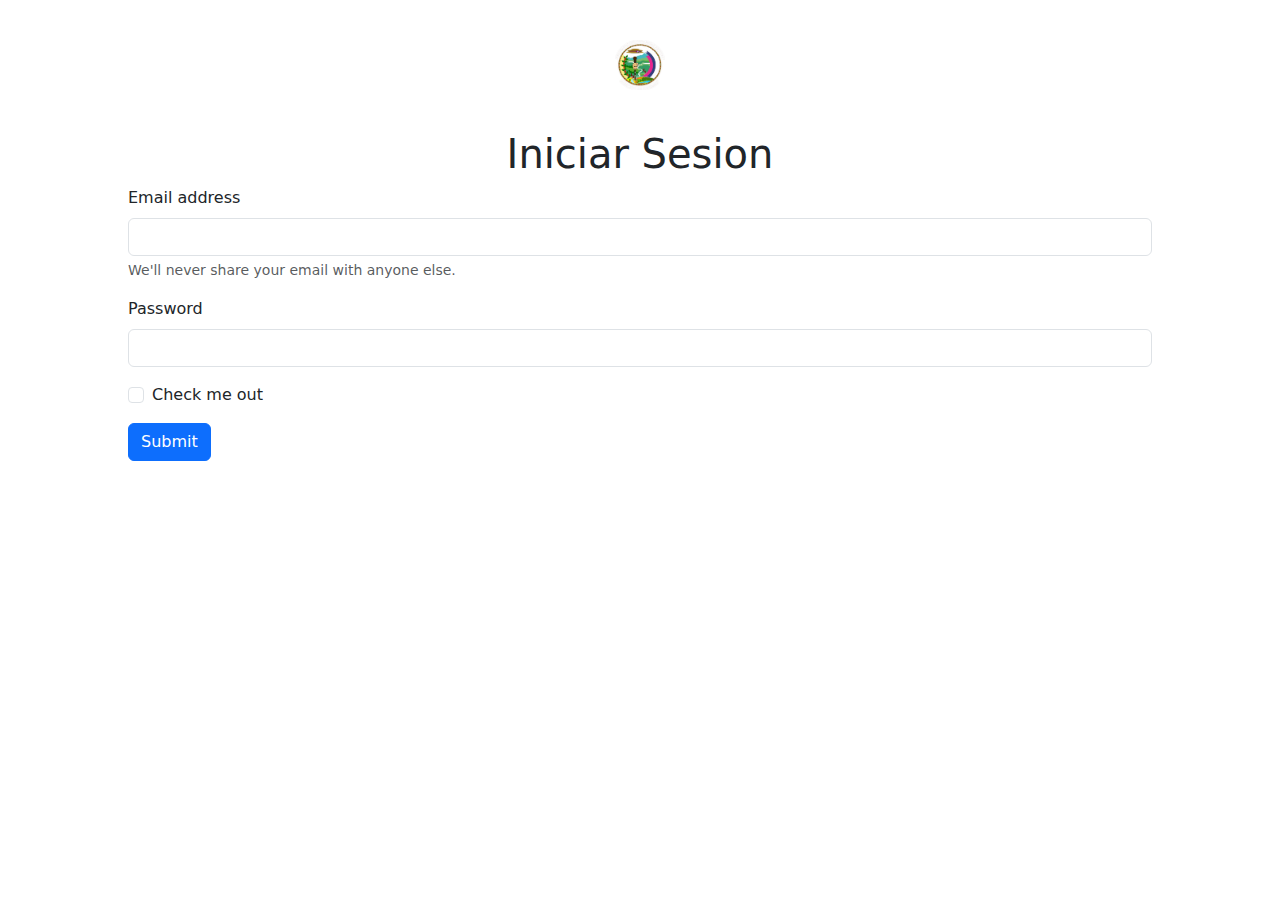
==== login.html @ e4fa8539 "This is version 0.001 does not have footer" ====
<!DOCTYPE html>
<html lang="en">
<head>
    <meta charset="UTF-8">
    <meta name="viewport" content="width=device-width, initial-scale=1.0">
    <title>Login</title>
    <link rel="stylesheet" href="./css/login.css">

    <link href="https://cdn.jsdelivr.net/npm/bootstrap@5.3.3/dist/css/bootstrap.min.css" rel="stylesheet" integrity="sha384-QWTKZyjpPEjISv5WaRU9OFeRpok6YctnYmDr5pNlyT2bRjXh0JMhjY6hW+ALEwIH" crossorigin="anonymous">
</head>
<body>

    <script src="https://cdn.jsdelivr.net/npm/bootstrap@5.3.3/dist/js/bootstrap.bundle.min.js" integrity="sha384-YvpcrYf0tY3lHB60NNkmXc5s9fDVZLESaAA55NDzOxhy9GkcIdslK1eN7N6jIeHz" crossorigin="anonymous"></script>


    <header>
        <div class="logo_div">
            <img  clas="img_logo" class="imglogo" src="./asets/Sin_título-removebg-preview.png" alt="">

        </div>
        <div>
            <h1>Iniciar Sesion</h1>
        </div>
        

    </header>
    <main>
        <form>
            <div class="mb-3">
              <label for="exampleInputEmail1" class="form-label">Email address</label>
              <input type="email" class="form-control" id="exampleInputEmail1" aria-describedby="emailHelp">
              <div id="emailHelp" class="form-text">We'll never share your email with anyone else.</div>
            </div>
            <div class="mb-3">
              <label for="exampleInputPassword1" class="form-label">Password</label>
              <input type="password" class="form-control" id="exampleInputPassword1">
            </div>
            <div class="mb-3 form-check">
              <input type="checkbox" class="form-check-input" id="exampleCheck1">
              <label class="form-check-label" for="exampleCheck1">Check me out</label>
            </div>
            <button type="submit" class="btn btn-primary">Submit</button>
          </form>

    </main>
    <footer>

    </footer>
</body>
</html>
---- css/login.css ----
.logo_div{
display: flex;
justify-content: center;
margin: 40px;

    
}

img{
    height: 50px;
    width: 50px;
    justify-content: center;

}
h1{
    display: flex;
    justify-content: center;
    margin: 30px;
}
 form{
    width: 80%;
    margin: 0 auto;
    text-align: justify;
}
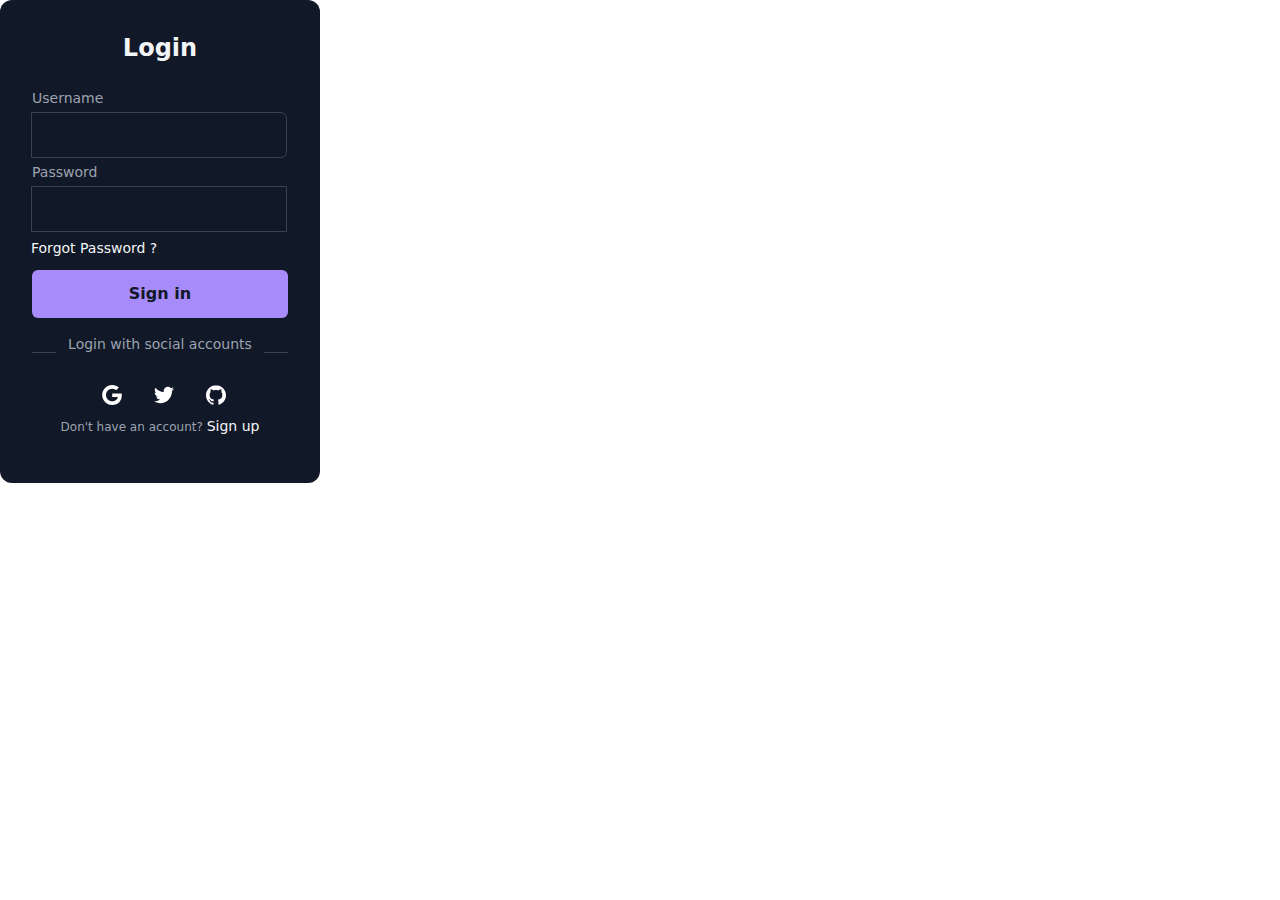
==== commit a8328d35: "login 2" ====
--- a/login.html
+++ b/login.html
@@ -14,33 +14,53 @@
 
 
     <header>
-        <div class="logo_div">
-            <img  clas="img_logo" class="imglogo" src="./asets/Sin_título-removebg-preview.png" alt="">
 
-        </div>
-        <div>
-            <h1>Iniciar Sesion</h1>
-        </div>
         
-
     </header>
     <main>
-        <form>
-            <div class="mb-3">
-              <label for="exampleInputEmail1" class="form-label">Email address</label>
-              <input type="email" class="form-control" id="exampleInputEmail1" aria-describedby="emailHelp">
-              <div id="emailHelp" class="form-text">We'll never share your email with anyone else.</div>
-            </div>
-            <div class="mb-3">
-              <label for="exampleInputPassword1" class="form-label">Password</label>
-              <input type="password" class="form-control" id="exampleInputPassword1">
-            </div>
-            <div class="mb-3 form-check">
-              <input type="checkbox" class="form-check-input" id="exampleCheck1">
-              <label class="form-check-label" for="exampleCheck1">Check me out</label>
-            </div>
-            <button type="submit" class="btn btn-primary">Submit</button>
-          </form>
+<div class="form-container">
+	<p class="title">Login</p>
+	<form class="form">
+		<div class="input-group">
+			<label for="username">Username</label>
+			<input type="text" name="username" id="username" placeholder="">
+		</div>
+		<div class="input-group">
+			<label for="password">Password</label>
+			<input type="password" name="password" id="password" placeholder="">
+			<div class="forgot">
+				<a rel="noopener noreferrer" href="#">Forgot Password ?</a>
+			</div>
+		</div>
+		<button class="sign">Sign in</button>
+	</form>
+	<div class="social-message">
+		<div class="line"></div>
+		<p class="message">Login with social accounts</p>
+		<div class="line"></div>
+	</div>
+	<div class="social-icons">
+		<button aria-label="Log in with Google" class="icon">
+			<svg xmlns="http://www.w3.org/2000/svg" viewBox="0 0 32 32" class="w-5 h-5 fill-current">
+				<path d="M16.318 13.714v5.484h9.078c-0.37 2.354-2.745 6.901-9.078 6.901-5.458 0-9.917-4.521-9.917-10.099s4.458-10.099 9.917-10.099c3.109 0 5.193 1.318 6.38 2.464l4.339-4.182c-2.786-2.599-6.396-4.182-10.719-4.182-8.844 0-16 7.151-16 16s7.156 16 16 16c9.234 0 15.365-6.49 15.365-15.635 0-1.052-0.115-1.854-0.255-2.651z"></path>
+			</svg>
+		</button>
+		<button aria-label="Log in with Twitter" class="icon">
+			<svg xmlns="http://www.w3.org/2000/svg" viewBox="0 0 32 32" class="w-5 h-5 fill-current">
+				<path d="M31.937 6.093c-1.177 0.516-2.437 0.871-3.765 1.032 1.355-0.813 2.391-2.099 2.885-3.631-1.271 0.74-2.677 1.276-4.172 1.579-1.192-1.276-2.896-2.079-4.787-2.079-3.625 0-6.563 2.937-6.563 6.557 0 0.521 0.063 1.021 0.172 1.495-5.453-0.255-10.287-2.875-13.52-6.833-0.568 0.964-0.891 2.084-0.891 3.303 0 2.281 1.161 4.281 2.916 5.457-1.073-0.031-2.083-0.328-2.968-0.817v0.079c0 3.181 2.26 5.833 5.26 6.437-0.547 0.145-1.131 0.229-1.724 0.229-0.421 0-0.823-0.041-1.224-0.115 0.844 2.604 3.26 4.5 6.14 4.557-2.239 1.755-5.077 2.801-8.135 2.801-0.521 0-1.041-0.025-1.563-0.088 2.917 1.86 6.36 2.948 10.079 2.948 12.067 0 18.661-9.995 18.661-18.651 0-0.276 0-0.557-0.021-0.839 1.287-0.917 2.401-2.079 3.281-3.396z"></path>
+			</svg>
+		</button>
+		<button aria-label="Log in with GitHub" class="icon">
+			<svg xmlns="http://www.w3.org/2000/svg" viewBox="0 0 32 32" class="w-5 h-5 fill-current">
+				<path d="M16 0.396c-8.839 0-16 7.167-16 16 0 7.073 4.584 13.068 10.937 15.183 0.803 0.151 1.093-0.344 1.093-0.772 0-0.38-0.009-1.385-0.015-2.719-4.453 0.964-5.391-2.151-5.391-2.151-0.729-1.844-1.781-2.339-1.781-2.339-1.448-0.989 0.115-0.968 0.115-0.968 1.604 0.109 2.448 1.645 2.448 1.645 1.427 2.448 3.744 1.74 4.661 1.328 0.14-1.031 0.557-1.74 1.011-2.135-3.552-0.401-7.287-1.776-7.287-7.907 0-1.751 0.62-3.177 1.645-4.297-0.177-0.401-0.719-2.031 0.141-4.235 0 0 1.339-0.427 4.4 1.641 1.281-0.355 2.641-0.532 4-0.541 1.36 0.009 2.719 0.187 4 0.541 3.043-2.068 4.381-1.641 4.381-1.641 0.859 2.204 0.317 3.833 0.161 4.235 1.015 1.12 1.635 2.547 1.635 4.297 0 6.145-3.74 7.5-7.296 7.891 0.556 0.479 1.077 1.464 1.077 2.959 0 2.14-0.020 3.864-0.020 4.385 0 0.416 0.28 0.916 1.104 0.755 6.4-2.093 10.979-8.093 10.979-15.156 0-8.833-7.161-16-16-16z"></path>
+			</svg>
+		</button>
+	</div>
+	<p class="signup">Don't have an account?
+		<a rel="noopener noreferrer" href="#" class="">Sign up</a>
+	</p>
+</div>
+
 
     </main>
     <footer>
--- a/css/login.css
+++ b/css/login.css
@@ -1,26 +1,123 @@
-
-
-.logo_div{
-display: flex;
-justify-content: center;
-margin: 40px;
-
-    
-}
-
-img{
-    height: 50px;
-    width: 50px;
-    justify-content: center;
-
-}
-h1{
+ 
+.form-container {
+    width: 320px;
+    border-radius: 0.75rem;
+    background-color: rgba(17, 24, 39, 1);
+    padding: 2rem;
+    color: rgba(243, 244, 246, 1);
+  }
+  
+  .title {
+    text-align: center;
+    font-size: 1.5rem;
+    line-height: 2rem;
+    font-weight: 700;
+  }
+  
+  .form {
+    margin-top: 1.5rem;
+  }
+  
+  .input-group {
+    margin-top: 0.25rem;
+    font-size: 0.875rem;
+    line-height: 1.25rem;
+  }
+  
+  .input-group label {
+    display: block;
+    color: rgba(156, 163, 175, 1);
+    margin-bottom: 4px;
+  }
+  
+  .input-group input {
+    width: 100%;
+    border-radius: 0.375rem;
+    border: 1px solid rgba(55, 65, 81, 1);
+    outline: 0;
+    background-color: rgba(17, 24, 39, 1);
+    padding: 0.75rem 1rem;
+    color: rgba(243, 244, 246, 1);
+  }
+  
+  .input-group input:focus {
+    border-color: rgba(167, 139, 250);
+  }
+  
+  .forgot {
+    display: flex;
+    justify-content: flex-end;
+    font-size: 0.75rem;
+    line-height: 1rem;
+    color: rgba(156, 163, 175,1);
+    margin: 8px 0 14px 0;
+  }
+  
+  .forgot a,.signup a {
+    color: rgba(243, 244, 246, 1);
+    text-decoration: none;
+    font-size: 14px;
+  }
+  
+  .forgot a:hover, .signup a:hover {
+    text-decoration: underline rgba(167, 139, 250, 1);
+  }
+  
+  .sign {
+    display: block;
+    width: 100%;
+    background-color: rgba(167, 139, 250, 1);
+    padding: 0.75rem;
+    text-align: center;
+    color: rgba(17, 24, 39, 1);
+    border: none;
+    border-radius: 0.375rem;
+    font-weight: 600;
+  }
+  
+  .social-message {
+    display: flex;
+    align-items: center;
+    padding-top: 1rem;
+  }
+  
+  .line {
+    height: 1px;
+    flex: 1 1 0%;
+    background-color: rgba(55, 65, 81, 1);
+  }
+  
+  .social-message .message {
+    padding-left: 0.75rem;
+    padding-right: 0.75rem;
+    font-size: 0.875rem;
+    line-height: 1.25rem;
+    color: rgba(156, 163, 175, 1);
+  }
+  
+  .social-icons {
     display: flex;
     justify-content: center;
-    margin: 30px;
-}
- form{
-    width: 80%;
-    margin: 0 auto;
-    text-align: justify;
-}+  }
+  
+  .social-icons .icon {
+    border-radius: 0.125rem;
+    padding: 0.75rem;
+    border: none;
+    background-color: transparent;
+    margin-left: 8px;
+  }
+  
+  .social-icons .icon svg {
+    height: 1.25rem;
+    width: 1.25rem;
+    fill: #fff;
+  }
+  
+  .signup {
+    text-align: center;
+    font-size: 0.75rem;
+    line-height: 1rem;
+    color: rgba(156, 163, 175, 1);
+  }
+  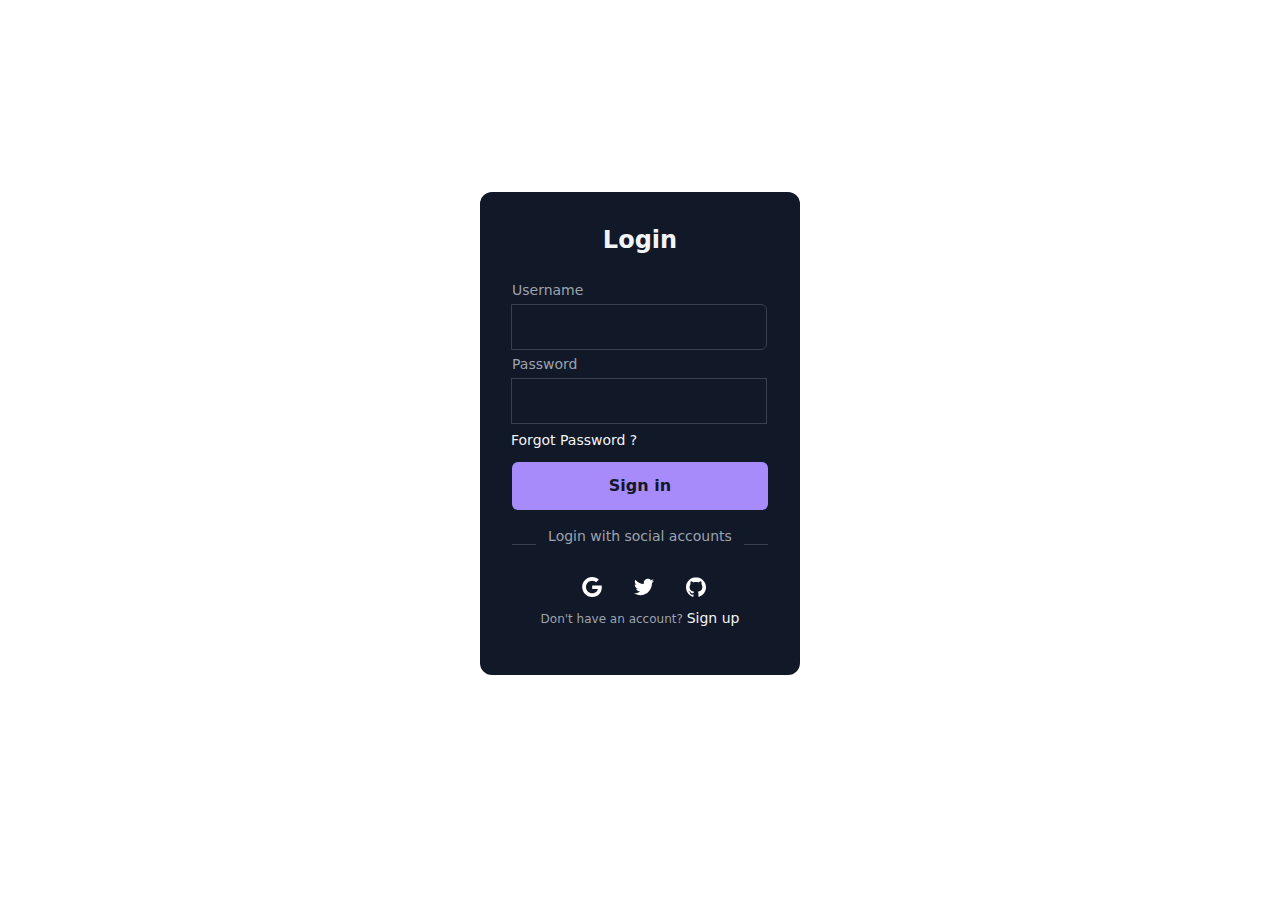
==== commit 62b16e1e: "Mejoras en backroun-image y login" ====
--- a/login.html
+++ b/login.html
@@ -18,48 +18,57 @@
         
     </header>
     <main>
-<div class="form-container">
-	<p class="title">Login</p>
-	<form class="form">
-		<div class="input-group">
-			<label for="username">Username</label>
-			<input type="text" name="username" id="username" placeholder="">
+
+		<div class= "container  " id="login">
+			<div class="form-container mx-auto my-auto d-block" id="login" >
+				<p class="title">Login</p>
+				<form class="form">
+					<div class="input-group">
+						<label for="username">Username</label>
+						<input type="text" name="username" id="username" placeholder="">
+					</div>
+					<div class="input-group">
+						<label for="password">Password</label>
+						<input type="password" name="password" id="password" placeholder="">
+						<div class="forgot">
+							<a rel="noopener noreferrer" href="#">Forgot Password ?</a>
+						</div>
+					</div>
+					<button class="sign">Sign in</button>
+				</form>
+				<div class="social-message">
+					<div class="line"></div>
+					<p class="message">Login with social accounts</p>
+					<div class="line"></div>
+				</div>
+				<div class="social-icons">
+					<button aria-label="Log in with Google" class="icon">
+						<svg xmlns="http://www.w3.org/2000/svg" viewBox="0 0 32 32" class="w-5 h-5 fill-current">
+							<path d="M16.318 13.714v5.484h9.078c-0.37 2.354-2.745 6.901-9.078 6.901-5.458 0-9.917-4.521-9.917-10.099s4.458-10.099 9.917-10.099c3.109 0 5.193 1.318 6.38 2.464l4.339-4.182c-2.786-2.599-6.396-4.182-10.719-4.182-8.844 0-16 7.151-16 16s7.156 16 16 16c9.234 0 15.365-6.49 15.365-15.635 0-1.052-0.115-1.854-0.255-2.651z"></path>
+						</svg>
+					</button>
+					<button aria-label="Log in with Twitter" class="icon">
+						<svg xmlns="http://www.w3.org/2000/svg" viewBox="0 0 32 32" class="w-5 h-5 fill-current">
+							<path d="M31.937 6.093c-1.177 0.516-2.437 0.871-3.765 1.032 1.355-0.813 2.391-2.099 2.885-3.631-1.271 0.74-2.677 1.276-4.172 1.579-1.192-1.276-2.896-2.079-4.787-2.079-3.625 0-6.563 2.937-6.563 6.557 0 0.521 0.063 1.021 0.172 1.495-5.453-0.255-10.287-2.875-13.52-6.833-0.568 0.964-0.891 2.084-0.891 3.303 0 2.281 1.161 4.281 2.916 5.457-1.073-0.031-2.083-0.328-2.968-0.817v0.079c0 3.181 2.26 5.833 5.26 6.437-0.547 0.145-1.131 0.229-1.724 0.229-0.421 0-0.823-0.041-1.224-0.115 0.844 2.604 3.26 4.5 6.14 4.557-2.239 1.755-5.077 2.801-8.135 2.801-0.521 0-1.041-0.025-1.563-0.088 2.917 1.86 6.36 2.948 10.079 2.948 12.067 0 18.661-9.995 18.661-18.651 0-0.276 0-0.557-0.021-0.839 1.287-0.917 2.401-2.079 3.281-3.396z"></path>
+						</svg>
+					</button>
+					<button aria-label="Log in with GitHub" class="icon">
+						<svg xmlns="http://www.w3.org/2000/svg" viewBox="0 0 32 32" class="w-5 h-5 fill-current">
+							<path d="M16 0.396c-8.839 0-16 7.167-16 16 0 7.073 4.584 13.068 10.937 15.183 0.803 0.151 1.093-0.344 1.093-0.772 0-0.38-0.009-1.385-0.015-2.719-4.453 0.964-5.391-2.151-5.391-2.151-0.729-1.844-1.781-2.339-1.781-2.339-1.448-0.989 0.115-0.968 0.115-0.968 1.604 0.109 2.448 1.645 2.448 1.645 1.427 2.448 3.744 1.74 4.661 1.328 0.14-1.031 0.557-1.74 1.011-2.135-3.552-0.401-7.287-1.776-7.287-7.907 0-1.751 0.62-3.177 1.645-4.297-0.177-0.401-0.719-2.031 0.141-4.235 0 0 1.339-0.427 4.4 1.641 1.281-0.355 2.641-0.532 4-0.541 1.36 0.009 2.719 0.187 4 0.541 3.043-2.068 4.381-1.641 4.381-1.641 0.859 2.204 0.317 3.833 0.161 4.235 1.015 1.12 1.635 2.547 1.635 4.297 0 6.145-3.74 7.5-7.296 7.891 0.556 0.479 1.077 1.464 1.077 2.959 0 2.14-0.020 3.864-0.020 4.385 0 0.416 0.28 0.916 1.104 0.755 6.4-2.093 10.979-8.093 10.979-15.156 0-8.833-7.161-16-16-16z"></path>
+						</svg>
+					</button>
+				</div>
+				<p class="signup">Don't have an account?
+					<a rel="noopener noreferrer" href="#" class="">Sign up</a>
+				</p>
+			</div>
+
+
 		</div>
-		<div class="input-group">
-			<label for="password">Password</label>
-			<input type="password" name="password" id="password" placeholder="">
-			<div class="forgot">
-				<a rel="noopener noreferrer" href="#">Forgot Password ?</a>
-			</div>
-		</div>
-		<button class="sign">Sign in</button>
-	</form>
-	<div class="social-message">
-		<div class="line"></div>
-		<p class="message">Login with social accounts</p>
-		<div class="line"></div>
-	</div>
-	<div class="social-icons">
-		<button aria-label="Log in with Google" class="icon">
-			<svg xmlns="http://www.w3.org/2000/svg" viewBox="0 0 32 32" class="w-5 h-5 fill-current">
-				<path d="M16.318 13.714v5.484h9.078c-0.37 2.354-2.745 6.901-9.078 6.901-5.458 0-9.917-4.521-9.917-10.099s4.458-10.099 9.917-10.099c3.109 0 5.193 1.318 6.38 2.464l4.339-4.182c-2.786-2.599-6.396-4.182-10.719-4.182-8.844 0-16 7.151-16 16s7.156 16 16 16c9.234 0 15.365-6.49 15.365-15.635 0-1.052-0.115-1.854-0.255-2.651z"></path>
-			</svg>
-		</button>
-		<button aria-label="Log in with Twitter" class="icon">
-			<svg xmlns="http://www.w3.org/2000/svg" viewBox="0 0 32 32" class="w-5 h-5 fill-current">
-				<path d="M31.937 6.093c-1.177 0.516-2.437 0.871-3.765 1.032 1.355-0.813 2.391-2.099 2.885-3.631-1.271 0.74-2.677 1.276-4.172 1.579-1.192-1.276-2.896-2.079-4.787-2.079-3.625 0-6.563 2.937-6.563 6.557 0 0.521 0.063 1.021 0.172 1.495-5.453-0.255-10.287-2.875-13.52-6.833-0.568 0.964-0.891 2.084-0.891 3.303 0 2.281 1.161 4.281 2.916 5.457-1.073-0.031-2.083-0.328-2.968-0.817v0.079c0 3.181 2.26 5.833 5.26 6.437-0.547 0.145-1.131 0.229-1.724 0.229-0.421 0-0.823-0.041-1.224-0.115 0.844 2.604 3.26 4.5 6.14 4.557-2.239 1.755-5.077 2.801-8.135 2.801-0.521 0-1.041-0.025-1.563-0.088 2.917 1.86 6.36 2.948 10.079 2.948 12.067 0 18.661-9.995 18.661-18.651 0-0.276 0-0.557-0.021-0.839 1.287-0.917 2.401-2.079 3.281-3.396z"></path>
-			</svg>
-		</button>
-		<button aria-label="Log in with GitHub" class="icon">
-			<svg xmlns="http://www.w3.org/2000/svg" viewBox="0 0 32 32" class="w-5 h-5 fill-current">
-				<path d="M16 0.396c-8.839 0-16 7.167-16 16 0 7.073 4.584 13.068 10.937 15.183 0.803 0.151 1.093-0.344 1.093-0.772 0-0.38-0.009-1.385-0.015-2.719-4.453 0.964-5.391-2.151-5.391-2.151-0.729-1.844-1.781-2.339-1.781-2.339-1.448-0.989 0.115-0.968 0.115-0.968 1.604 0.109 2.448 1.645 2.448 1.645 1.427 2.448 3.744 1.74 4.661 1.328 0.14-1.031 0.557-1.74 1.011-2.135-3.552-0.401-7.287-1.776-7.287-7.907 0-1.751 0.62-3.177 1.645-4.297-0.177-0.401-0.719-2.031 0.141-4.235 0 0 1.339-0.427 4.4 1.641 1.281-0.355 2.641-0.532 4-0.541 1.36 0.009 2.719 0.187 4 0.541 3.043-2.068 4.381-1.641 4.381-1.641 0.859 2.204 0.317 3.833 0.161 4.235 1.015 1.12 1.635 2.547 1.635 4.297 0 6.145-3.74 7.5-7.296 7.891 0.556 0.479 1.077 1.464 1.077 2.959 0 2.14-0.020 3.864-0.020 4.385 0 0.416 0.28 0.916 1.104 0.755 6.4-2.093 10.979-8.093 10.979-15.156 0-8.833-7.161-16-16-16z"></path>
-			</svg>
-		</button>
-	</div>
-	<p class="signup">Don't have an account?
-		<a rel="noopener noreferrer" href="#" class="">Sign up</a>
-	</p>
-</div>
+		
+
+
+
 
 
     </main>
--- a/css/login.css
+++ b/css/login.css
@@ -1,4 +1,11 @@
- 
+body{
+	
+  background-image:url(../asets/backroundlogin.jpeg);
+  background-size: cover ;
+  background-repeat: no-repeat;
+
+
+}
 .form-container {
     width: 320px;
     border-radius: 0.75rem;
@@ -120,4 +127,7 @@
     line-height: 1rem;
     color: rgba(156, 163, 175, 1);
   }
+  #login{
+margin-top: 15%;
+  }
   